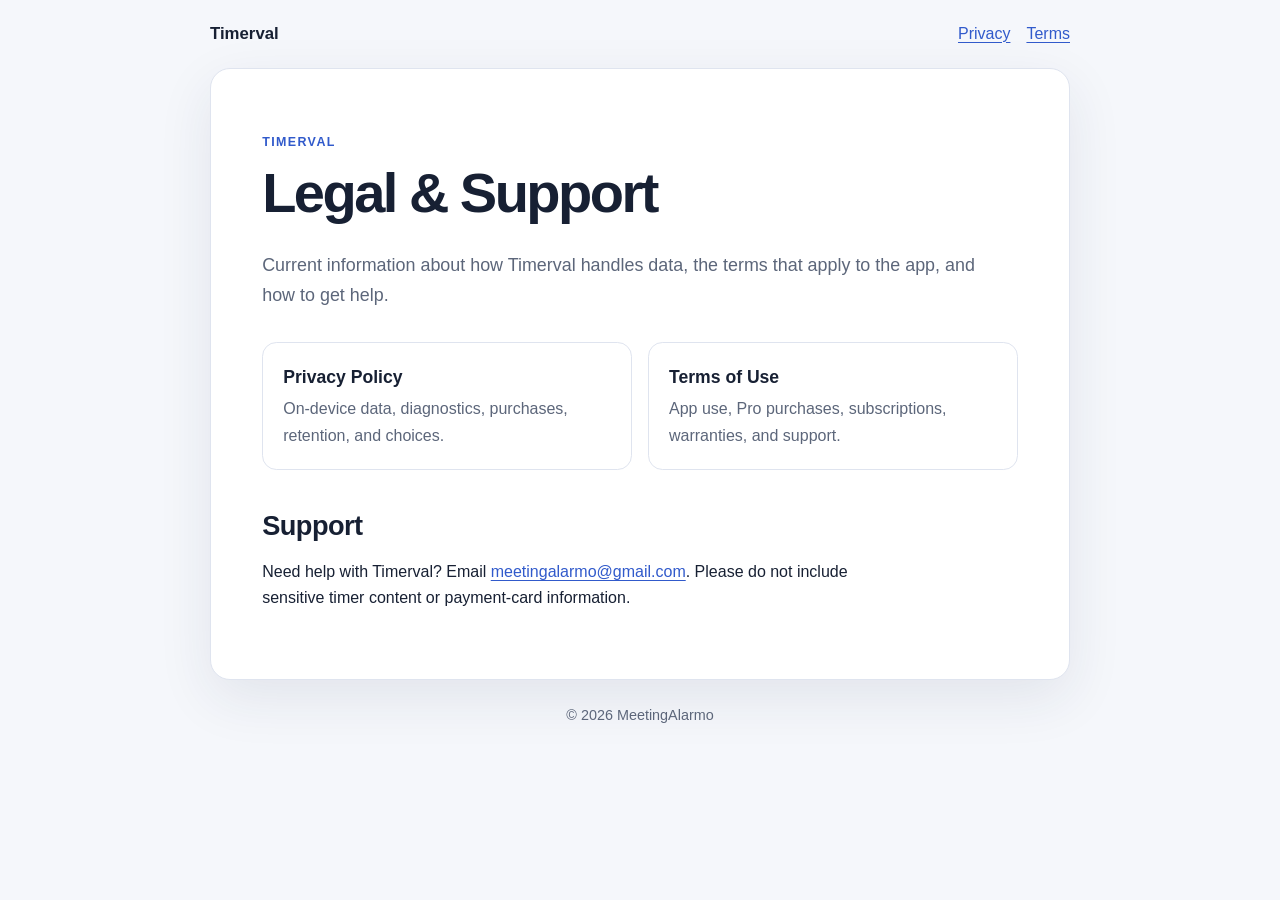
==== docs/index.html @ 25ffd386 "Publish Timerval legal pages" ====
<!doctype html>
<html lang="en">
    <head>
        <meta charset="utf-8">
        <meta name="viewport" content="width=device-width, initial-scale=1">
        <meta name="description" content="Privacy, terms, and support information for Timerval.">
        <link rel="canonical" href="https://meetingalarmo.github.io/">
        <link rel="stylesheet" href="./assets/legal.css">
        <title>Timerval — Legal &amp; Support</title>
    </head>
    <body>
        <header class="site-header">
            <a class="brand" href="./">Timerval</a>
            <nav class="site-nav" aria-label="Legal documents">
                <a href="./privacy/">Privacy</a>
                <a href="./terms/">Terms</a>
            </nav>
        </header>

        <main>
            <p class="eyebrow">Timerval</p>
            <h1>Legal &amp; Support</h1>
            <p class="lede">
                Current information about how Timerval handles data, the terms
                that apply to the app, and how to get help.
            </p>

            <div class="document-cards">
                <a class="document-card" href="./privacy/">
                    <strong>Privacy Policy</strong>
                    <span>On-device data, diagnostics, purchases, retention, and choices.</span>
                </a>
                <a class="document-card" href="./terms/">
                    <strong>Terms of Use</strong>
                    <span>App use, Pro purchases, subscriptions, warranties, and support.</span>
                </a>
            </div>

            <h2 id="support">Support</h2>
            <p>
                Need help with Timerval? Email
                <a href="mailto:meetingalarmo@gmail.com?subject=Timerval%20Support">meetingalarmo@gmail.com</a>.
                Please do not include sensitive timer content or payment-card information.
            </p>
        </main>

        <footer class="site-footer">
            © 2026 MeetingAlarmo
        </footer>
    </body>
</html>
---- docs/assets/legal.css ----
:root {
    color-scheme: light dark;
    --background: #f5f7fb;
    --surface: #ffffff;
    --text: #172033;
    --muted: #5c667a;
    --accent: #315acb;
    --border: #dfe4ef;
    --shadow: 0 18px 55px rgba(28, 42, 74, 0.09);
    font-family:
        Inter, ui-sans-serif, -apple-system, BlinkMacSystemFont, "Segoe UI",
        sans-serif;
}

* {
    box-sizing: border-box;
}

html {
    scroll-behavior: smooth;
}

body {
    background: var(--background);
    color: var(--text);
    line-height: 1.65;
    margin: 0;
}

a {
    color: var(--accent);
    text-decoration-thickness: 0.08em;
    text-underline-offset: 0.16em;
}

a:hover {
    text-decoration-thickness: 0.14em;
}

a:focus-visible {
    border-radius: 0.2rem;
    outline: 3px solid color-mix(in srgb, var(--accent) 45%, transparent);
    outline-offset: 3px;
}

.site-header,
.site-footer,
main {
    margin-inline: auto;
    max-width: 860px;
    width: calc(100% - 2rem);
}

.site-header {
    align-items: center;
    display: flex;
    justify-content: space-between;
    padding-block: 1.25rem;
}

.brand {
    color: var(--text);
    font-size: 1.05rem;
    font-weight: 750;
    text-decoration: none;
}

.site-nav {
    display: flex;
    flex-wrap: wrap;
    gap: 1rem;
}

main {
    background: var(--surface);
    border: 1px solid var(--border);
    border-radius: 1.25rem;
    box-shadow: var(--shadow);
    padding: clamp(1.35rem, 4vw, 3.5rem);
}

.eyebrow {
    color: var(--accent);
    font-size: 0.78rem;
    font-weight: 750;
    letter-spacing: 0.11em;
    margin-bottom: 0.35rem;
    text-transform: uppercase;
}

h1,
h2 {
    line-height: 1.2;
}

h1 {
    font-size: clamp(2rem, 7vw, 3.5rem);
    letter-spacing: -0.045em;
    margin: 0;
}

h2 {
    font-size: clamp(1.3rem, 4vw, 1.7rem);
    letter-spacing: -0.02em;
    margin: 2.5rem 0 0.6rem;
    scroll-margin-top: 1rem;
}

h3 {
    font-size: 1.05rem;
    margin: 1.5rem 0 0.35rem;
}

p,
li {
    max-width: 72ch;
}

.updated,
.lede,
.muted {
    color: var(--muted);
}

.updated {
    margin-top: 0.7rem;
}

.lede {
    font-size: 1.12rem;
    margin: 1.6rem 0 0;
}

.summary {
    display: grid;
    gap: 0.75rem;
    grid-template-columns: repeat(3, 1fr);
    margin: 2rem 0;
}

.summary div {
    background: color-mix(in srgb, var(--accent) 7%, var(--surface));
    border: 1px solid color-mix(in srgb, var(--accent) 18%, var(--border));
    border-radius: 0.8rem;
    padding: 1rem;
}

.summary strong {
    display: block;
    font-size: 0.95rem;
    margin-bottom: 0.25rem;
}

.summary span {
    color: var(--muted);
    font-size: 0.88rem;
}

table {
    border-collapse: collapse;
    display: block;
    margin: 1rem 0;
    overflow-x: auto;
    width: 100%;
}

th,
td {
    border-bottom: 1px solid var(--border);
    min-width: 10rem;
    padding: 0.8rem;
    text-align: left;
    vertical-align: top;
}

th {
    font-size: 0.88rem;
}

.callout {
    background: color-mix(in srgb, var(--accent) 7%, var(--surface));
    border-left: 4px solid var(--accent);
    border-radius: 0.4rem;
    margin: 1.5rem 0;
    padding: 0.9rem 1rem;
}

.site-footer {
    color: var(--muted);
    font-size: 0.9rem;
    padding-block: 1.5rem 2.5rem;
    text-align: center;
}

.document-cards {
    display: grid;
    gap: 1rem;
    grid-template-columns: repeat(2, 1fr);
    margin-top: 2rem;
}

.document-card {
    border: 1px solid var(--border);
    border-radius: 0.9rem;
    color: var(--text);
    display: block;
    padding: 1.25rem;
    text-decoration: none;
}

.document-card:hover {
    border-color: var(--accent);
}

.document-card strong {
    display: block;
    font-size: 1.1rem;
    margin-bottom: 0.25rem;
}

.document-card span {
    color: var(--muted);
}

@media (max-width: 650px) {
    .site-header {
        align-items: flex-start;
        flex-direction: column;
        gap: 0.7rem;
    }

    .summary,
    .document-cards {
        grid-template-columns: 1fr;
    }

    th,
    td {
        min-width: 12rem;
    }
}

@media (prefers-color-scheme: dark) {
    :root {
        --background: #0d1220;
        --surface: #151c2d;
        --text: #edf1fa;
        --muted: #adb7ca;
        --accent: #91adff;
        --border: #2c3650;
        --shadow: 0 18px 55px rgba(0, 0, 0, 0.28);
    }
}

@media (prefers-reduced-motion: reduce) {
    html {
        scroll-behavior: auto;
    }
}
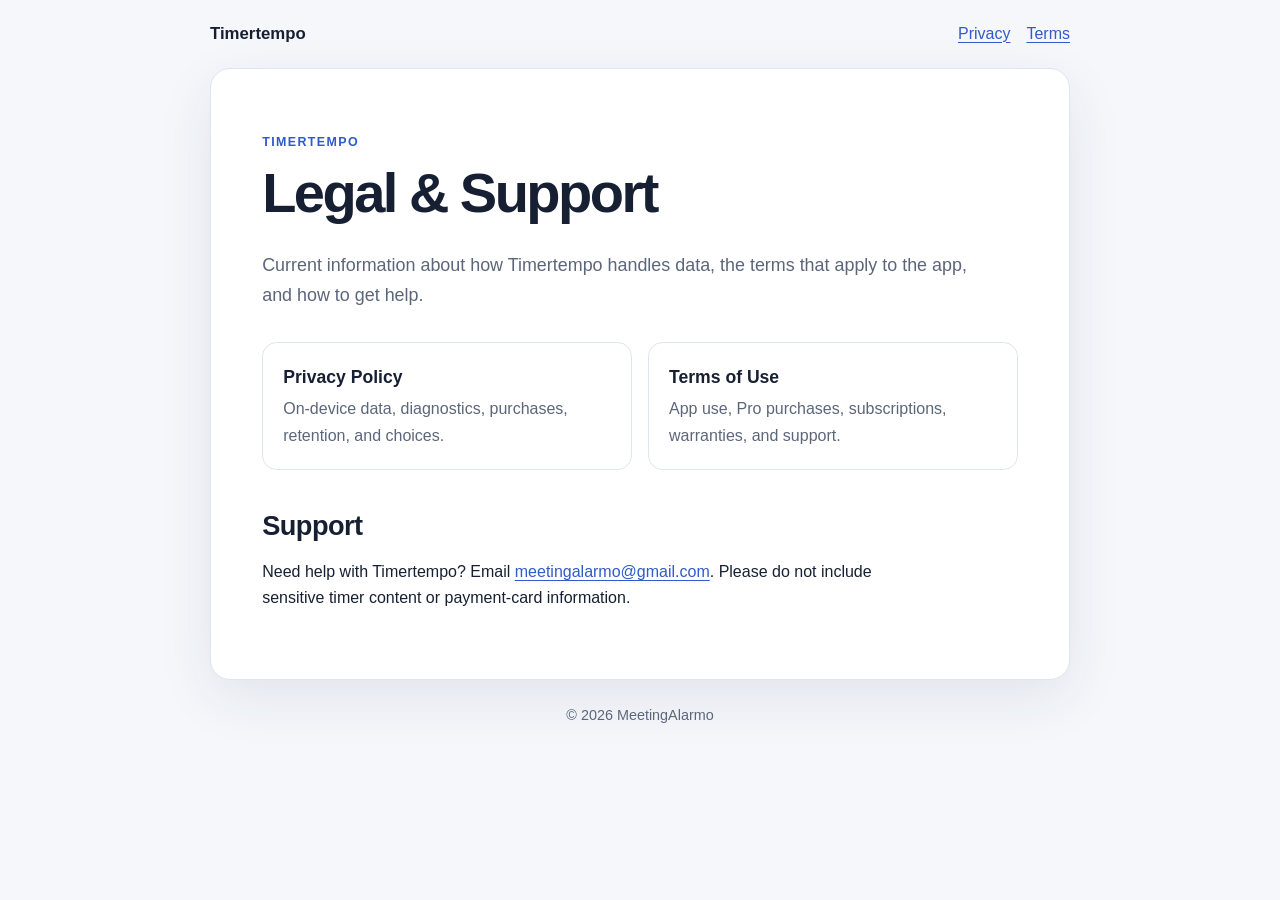
==== commit 987d2f07: "Rename legal site to Timertempo and disclose in-app feedback" ====
--- a/docs/index.html
+++ b/docs/index.html
@@ -3,14 +3,14 @@
     <head>
         <meta charset="utf-8">
         <meta name="viewport" content="width=device-width, initial-scale=1">
-        <meta name="description" content="Privacy, terms, and support information for Timerval.">
+        <meta name="description" content="Privacy, terms, and support information for Timertempo.">
         <link rel="canonical" href="https://meetingalarmo.github.io/">
         <link rel="stylesheet" href="./assets/legal.css">
-        <title>Timerval — Legal &amp; Support</title>
+        <title>Timertempo — Legal &amp; Support</title>
     </head>
     <body>
         <header class="site-header">
-            <a class="brand" href="./">Timerval</a>
+            <a class="brand" href="./">Timertempo</a>
             <nav class="site-nav" aria-label="Legal documents">
                 <a href="./privacy/">Privacy</a>
                 <a href="./terms/">Terms</a>
@@ -18,10 +18,10 @@
         </header>
 
         <main>
-            <p class="eyebrow">Timerval</p>
+            <p class="eyebrow">Timertempo</p>
             <h1>Legal &amp; Support</h1>
             <p class="lede">
-                Current information about how Timerval handles data, the terms
+                Current information about how Timertempo handles data, the terms
                 that apply to the app, and how to get help.
             </p>
 
@@ -38,8 +38,8 @@
 
             <h2 id="support">Support</h2>
             <p>
-                Need help with Timerval? Email
-                <a href="mailto:meetingalarmo@gmail.com?subject=Timerval%20Support">meetingalarmo@gmail.com</a>.
+                Need help with Timertempo? Email
+                <a href="mailto:meetingalarmo@gmail.com?subject=Timertempo%20Support">meetingalarmo@gmail.com</a>.
                 Please do not include sensitive timer content or payment-card information.
             </p>
         </main>
